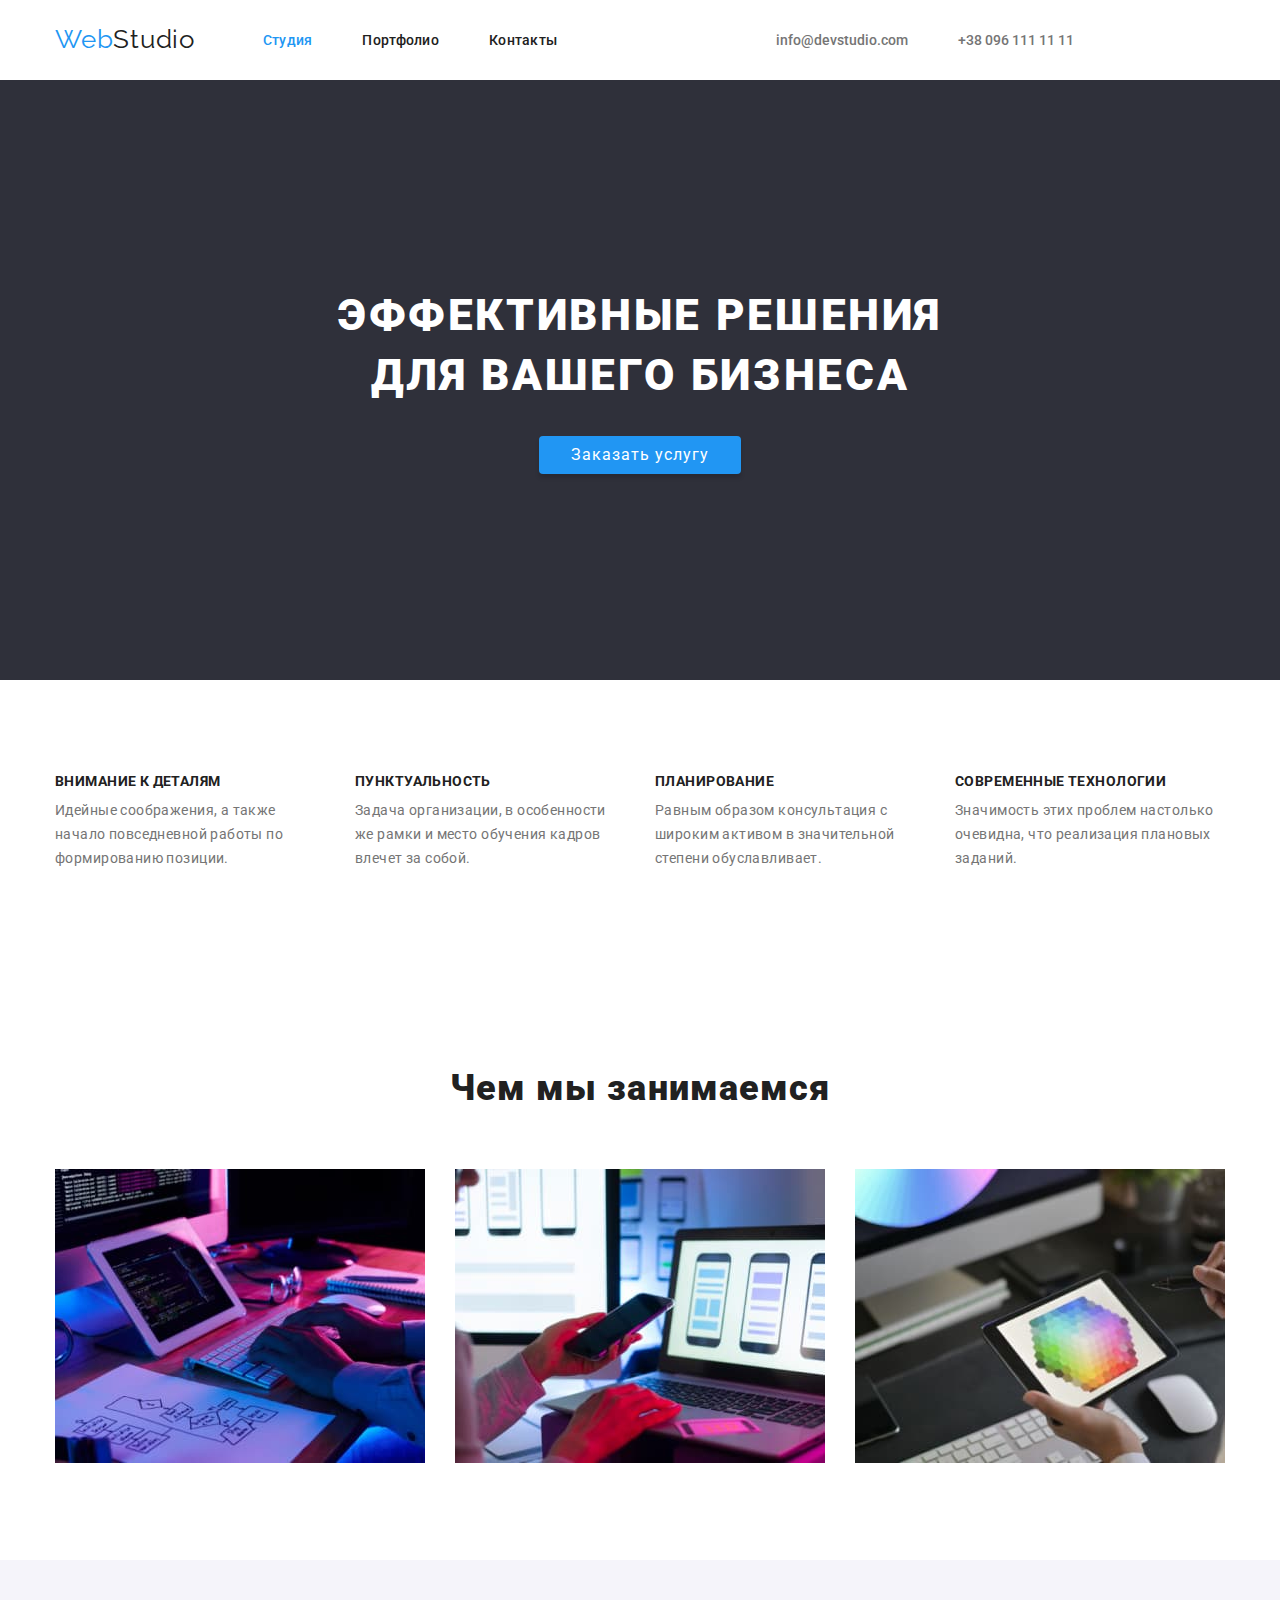
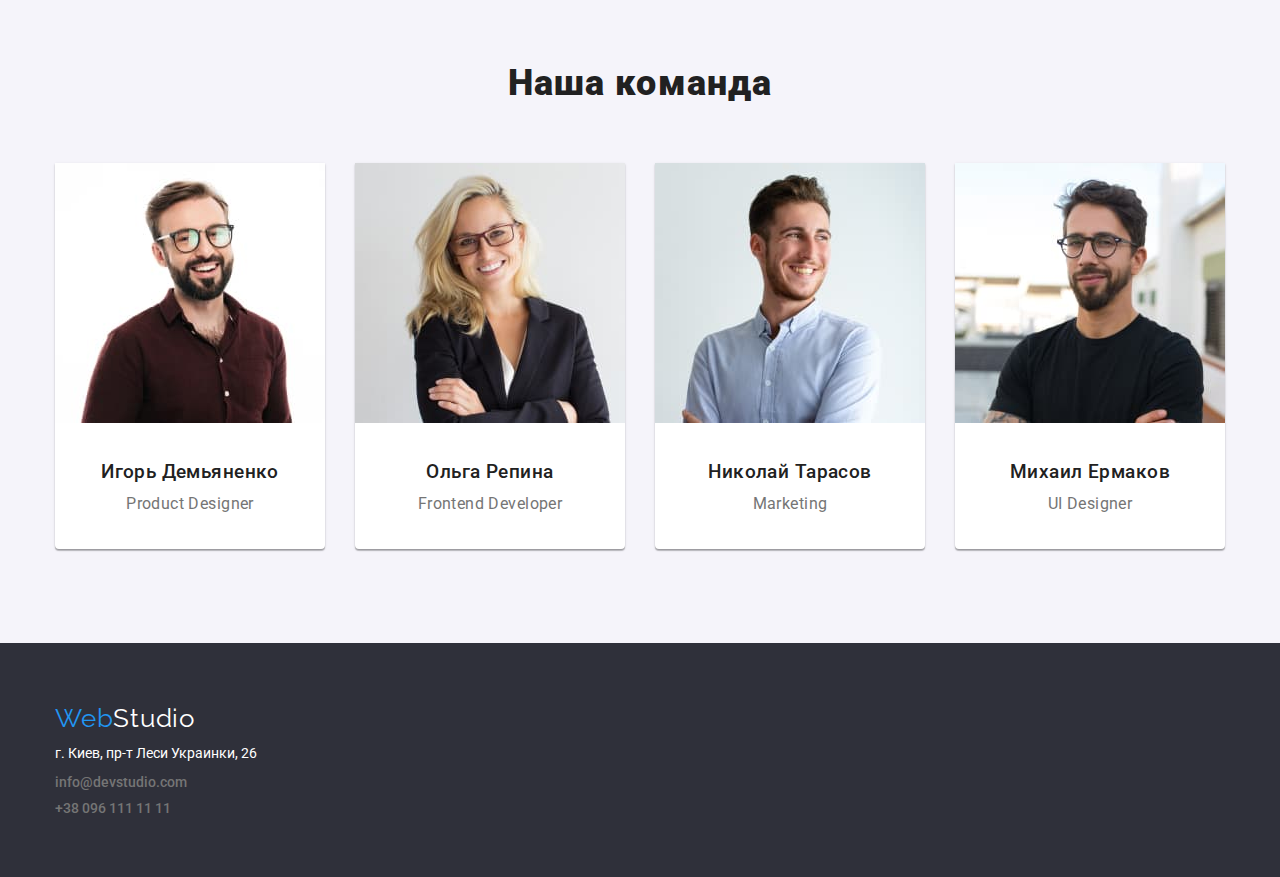
==== index.html @ d4175434 "add styled index.html, global style" ====
<!DOCTYPE html>
<html lang="ru">
  <head>
    <meta charset="UTF-8" />
    <meta http-equiv="X-UA-Compatible" content="IE=edge" />
    <meta name="viewport" content="width=device-width, initial-scale=1.0" />
    <title>Студия</title>
    <link
      href="https://fonts.googleapis.com/css2?family=Raleway:wght@700&family=Roboto:wght@400;500;700;900&display=swap"
      rel="stylesheet"
    />
    <link rel="stylesheet" href="./src/css/modern-normalize.css" />
    <link rel="stylesheet" href="./src/css/style.css" />
  </head>
  <body>
    <header class="header container flex-wrapp">
      <a class="logo" href="#"><span class="logo-span">Web</span>Studio</a>

      <nav class="header-naw">
        <ul class="menu-list flex-wrapp">
          <li class="menu-item">
            <a class="menu-link curren" href="#" title="Студия">Студия</a>
          </li>
          <li class="menu-item">
            <a class="menu-link" href="./portfolio.html" title="Портфолио"
              >Портфолио</a
            >
          </li>
          <li class="menu-item">
            <a class="menu-link" href="#" title="Контакты">Контакты</a>
          </li>
        </ul>
      </nav>
      <ul class="contact-list flex-wrapp">
        <li class="contact-item">
          <a class="contact-item-link" href="mailto:info@devstudio.com"
            >info@devstudio.com</a
          >
        </li>
        <li class="contact-item">
          <a class="contact-item-link" href="tel:+380961111111"
            >+38 096 111 11 11</a
          >
        </li>
      </ul>
    </header>

    <main class="main">
      <section class="section section-preview flex-wrapp">
        <h1 class="section-preview-title">
          Эффективные решения для вашего бизнеса
        </h1>
        <button class="order-service-btn" type="button">Заказать услугу</button>
      </section>

      <section class="section">
        <ul class="info-list container flex-wrapp">
          <li class="info-item">
            <h3 class="info-title">Внимание к деталям</h3>
            <p class="info-description">
              Идейные соображения, а также начало повседневной работы по
              формированию позиции.
            </p>
          </li>
          <li class="info-item">
            <h3 class="info-title">Пунктуальность</h3>
            <p class="info-description">
              Задача организации, в особенности же рамки и место обучения кадров
              влечет за собой.
            </p>
          </li>
          <li class="info-item">
            <h3 class="info-title">Планирование</h3>
            <p class="info-description">
              Равным образом консультация с широким активом в значительной
              степени обуславливает.
            </p>
          </li>
          <li class="info-item">
            <h3 class="info-title">Современные технологии</h3>
            <p class="info-description">
              Значимость этих проблем настолько очевидна, что реализация
              плановых заданий.
            </p>
          </li>
        </ul>
      </section>

      <section class="section">
        <h2 class="section-title">Чем мы занимаемся</h2>
        <ul class="our-work-gallery-list container flex-wrapp">
          <li class="our-work-gallery-item">
            <img
              class="our-work-gallery-img"
              src="./src/images/projects/project-1.jpg"
              alt="project-1"
              width="370"
              height="294"
            />
          </li>
          <li class="our-work-gallery-item">
            <img
              class="our-work-gallery-img"
              src="./src/images/projects/project-2.jpg"
              alt="project-2"
              width="370"
              height="294"
            />
          </li>
          <li class="our-work-gallery-item">
            <img
              class="our-work-gallery-img"
              src="./src/images/projects/project-3.jpg"
              alt="project-3"
              width="370"
              height="294"
            />
          </li>
        </ul>
      </section>

      <section class="section section-team">
        <h2 class="section-title">Наша команда</h2>
        <ul class="our-team-list container flex-wrapp">
          <li class="our-team-item">
            <img
              class="worker-photo"
              src="./src/images/ourTeam/team-1.jpg"
              alt="team-1"
              width="270"
              height="260"
            />
            <div class="team-info-wrapp">
              <h3 class="worker-name">Игорь Демьяненко</h3>
              <p class="employee-position">Product Designer</p>
            </div>
          </li>
          <li class="our-team-item">
            <img
              class="worker-photo"
              src="./src/images/ourTeam/team-2.jpg"
              alt="team-2"
              width="270"
              height="260"
            />
            <div class="team-info-wrapp">
              <h3 class="worker-name">Ольга Репина</h3>
              <p class="employee-position">Frontend Developer</p>
            </div>
          </li>
          <li class="our-team-item">
            <img
              class="worker-photo"
              src="./src/images/ourTeam/team-3.jpg"
              alt="team-3"
              width="270"
              height="260"
            />
            <div class="team-info-wrapp">
              <h3 class="worker-name">Николай Тарасов</h3>
              <p class="employee-position">Marketing</p>
            </div>
          </li>
          <li class="our-team-item">
            <img
              class="worker-photo"
              src="./src/images/ourTeam/team-4.jpg"
              alt="team-4"
              width="270"
              height="260"
            />
            <div class="team-info-wrapp">
              <h3 class="worker-name">Михаил Ермаков</h3>
              <p class="employee-position">UI Designer</p>
            </div>
          </li>
        </ul>
      </section>
    </main>

    <footer class="footer">
      <div class="container">
        <a class="logo logo-white" href="#"
          ><span class="logo-span">Web</span>Studio</a
        >
        <address class="footer-address">
          г. Киев, пр-т Леси Украинки, 26
        </address>
        <ul class="contact-list">
          <li class="contact-item contact-item-footer">
            <a class="contact-item-link" href="mailto:info@devstudio.com"
              >info@devstudio.com</a
            >
          </li>
          <li class="contact-item contact-item-footer">
            <a class="contact-item-link" href="tel:+380961111111"
              >+38 096 111 11 11</a
            >
          </li>
        </ul>
      </div>
    </footer>
  </body>
</html>
---- src/css/style.css ----
:root {
  --primary-text-color: #212121;
  --dark-blue-color: #3f51b5;
  --blue-color: #2196f3;
  --grey-color: #757575;
  --light-grey-color: #f5f4fa;
  --primary-white-color: #ffffff;
  --section-preview-bg-color: #2f303a;
}

body {
  font-size: 14px;
  font-family: 'Roboto', sans-serif;
  color: var(--primary-text-color);
}

a {
  text-decoration: none;
}

p,
h1,
h2,
h3,
h4,
h5,
h6 {
  margin: 0;
}

ul {
  padding: 0;
  margin: 0;
  list-style: none;
}

button {
  font-size: 16px;
  cursor: pointer;
  border: none;
}

.container {
  max-width: 1200px;
  margin: 0 auto;
  padding: 0 15px;
}

.flex-wrapp {
  display: flex;
  flex-wrap: wrap;
}

.header {
  height: 80px;
  justify-content: space-between;
}

.logo {
  font-family: Raleway;
  font-size: 26px;
  line-height: 1.2;
  letter-spacing: 0.03em;
  color: var(--primary-text-color);
}

.logo-white {
  color: var(--primary-white-color);
}

.logo-span {
  color: var(--blue-color);
}

.header,
.section-preview {
  align-items: center;
}

.menu-item,
.contact-item {
  margin-right: 50px;
}

.menu-item:last-child,
.contact-item:last-child {
  margin-right: 0;
}

.menu-link {
  color: var(--primary-text-color);
  font-weight: 500;
  letter-spacing: 0.02em;
}

.menu-link.curren {
  color: var(--blue-color);
}

.contact-list {
  flex-basis: 600px;
  justify-content: center;
}

.menu-link:hover,
.menu-link:focus,
.contact-item-link:hover,
.contact-item-link:focus {
  color: var(--blue-color);
}

.contact-item-link {
  color: var(--grey-color);
  font-weight: 500;
  line-height: 1.2;
}

.section {
  padding: 94px 0;
}

.section-team {
  background-color: var(--light-grey-color);
}

.section-preview {
  width: 100%;
  height: 600px;
  background: var(--section-preview-bg-color);
  text-align: center;
  flex-direction: column;
  justify-content: center;
}

.section-preview-title {
  width: 696px;
  font-weight: 900;
  font-size: 44px;
  line-height: 1.36;
  letter-spacing: 0.06em;
  text-transform: uppercase;
  color: var(--primary-white-color);
}

.order-service-btn {
  background-color: var(--blue-color);
  color: var(--primary-white-color);
  box-shadow: 0px 4px 4px rgba(0, 0, 0, 0.15);
  border-radius: 4px;
  margin-top: 30px;
  padding: 10px 32px;
  letter-spacing: 0.06em;
}

.info-list {
  margin: 0 auto;
}

.info-item,
.our-work-gallery-item,
.our-team-item {
  margin-left: 30px;
  flex-basis: calc((100% - 90px) / 4);
  letter-spacing: 0.03em;
}

.info-item:first-child,
.our-work-gallery-item:first-child,
.our-team-item:first-child {
  margin-left: 0;
}

.info-title {
  font-size: 14px;
  line-height: 1.1;
  text-transform: uppercase;
}

.info-description {
  margin-top: 10px;
  color: var(--grey-color);
  line-height: 1.7;
}

.section-title {
  font-weight: 900;
  font-size: 36px;
  line-height: 1.66;
  letter-spacing: 0.03em;
  text-align: center;
  margin-bottom: 50px;
}

.our-team-item {
  background-color: var(--primary-white-color);
  box-shadow: 0px 1px 3px rgba(0, 0, 0, 0.12), 0px 1px 1px rgba(0, 0, 0, 0.14),
    0px 2px 1px rgba(0, 0, 0, 0.2);
  border-radius: 0px 0px 4px 4px;
}

.team-info-wrapp {
  text-align: center;
  padding: 30px 0;
  font-size: 16px;
  line-height: 1.8;
}

.worker-name {
  font-weight: 500;
}

.employee-position {
  color: var(--grey-color);
}

.filter-button {
  background-color: var(--light-grey-color);
  border-radius: 4px;
  padding: 6px 22px;
}

.filter-button:hover,
.filter-button:focus {
  background-color: var(--blue-color);
  color: var(--primary-white-color);
  box-shadow: 0px 3px 1px rgba(0, 0, 0, 0.1), 0px 1px 2px rgba(0, 0, 0, 0.08),
    0px 2px 2px rgba(0, 0, 0, 0.12);
}

.portfolio-project-name {
  font-weight: bold;
  font-size: 18px;
  line-height: 2;
  color: var(--primary-text-color);
}

.portfolio-project-type {
  font-size: 16px;
  line-height: 1.8;
  color: var(--grey-color);
}

.footer {
  padding: 60px 0;
  background-color: var(--section-preview-bg-color);
}

.footer-address {
  line-height: 1.56;
  font-style: normal;
  color: var(--primary-white-color);
}

.footer-address,
.contact-item-footer {
  padding-top: 9px;
}
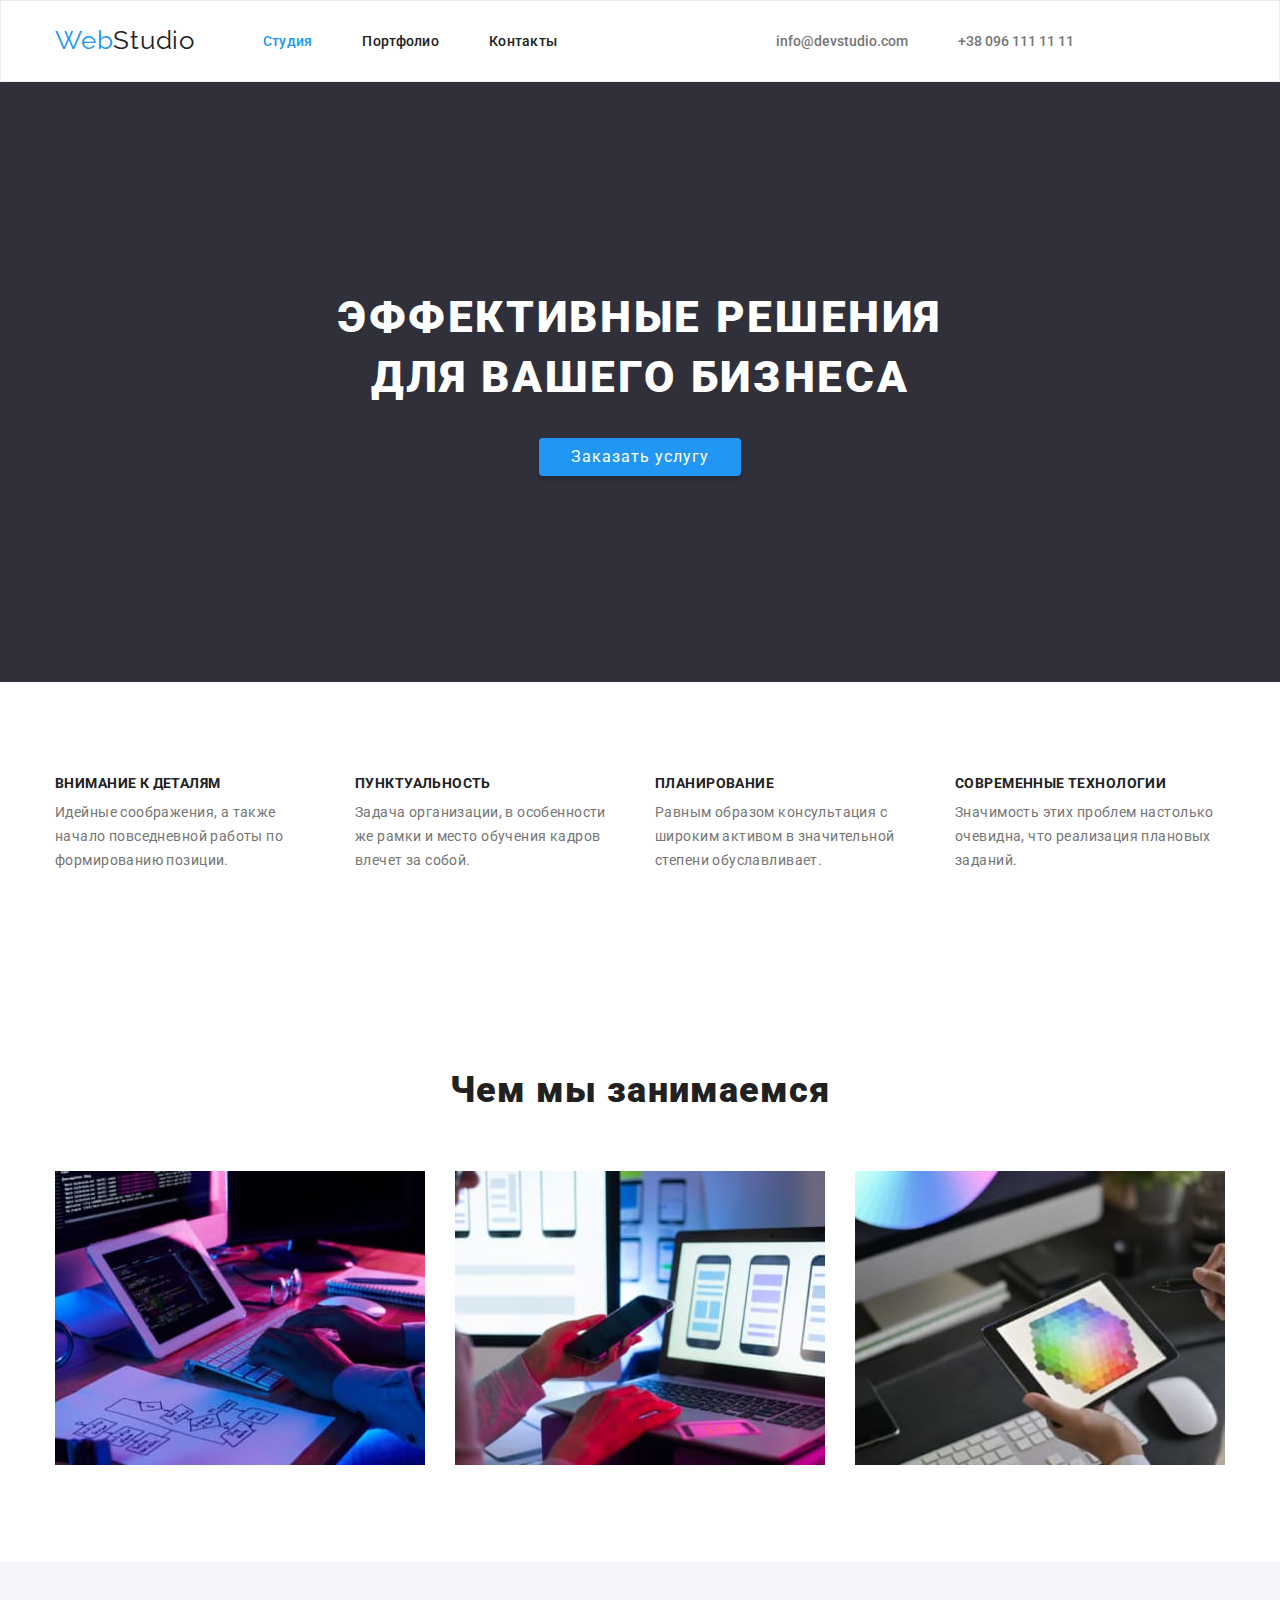
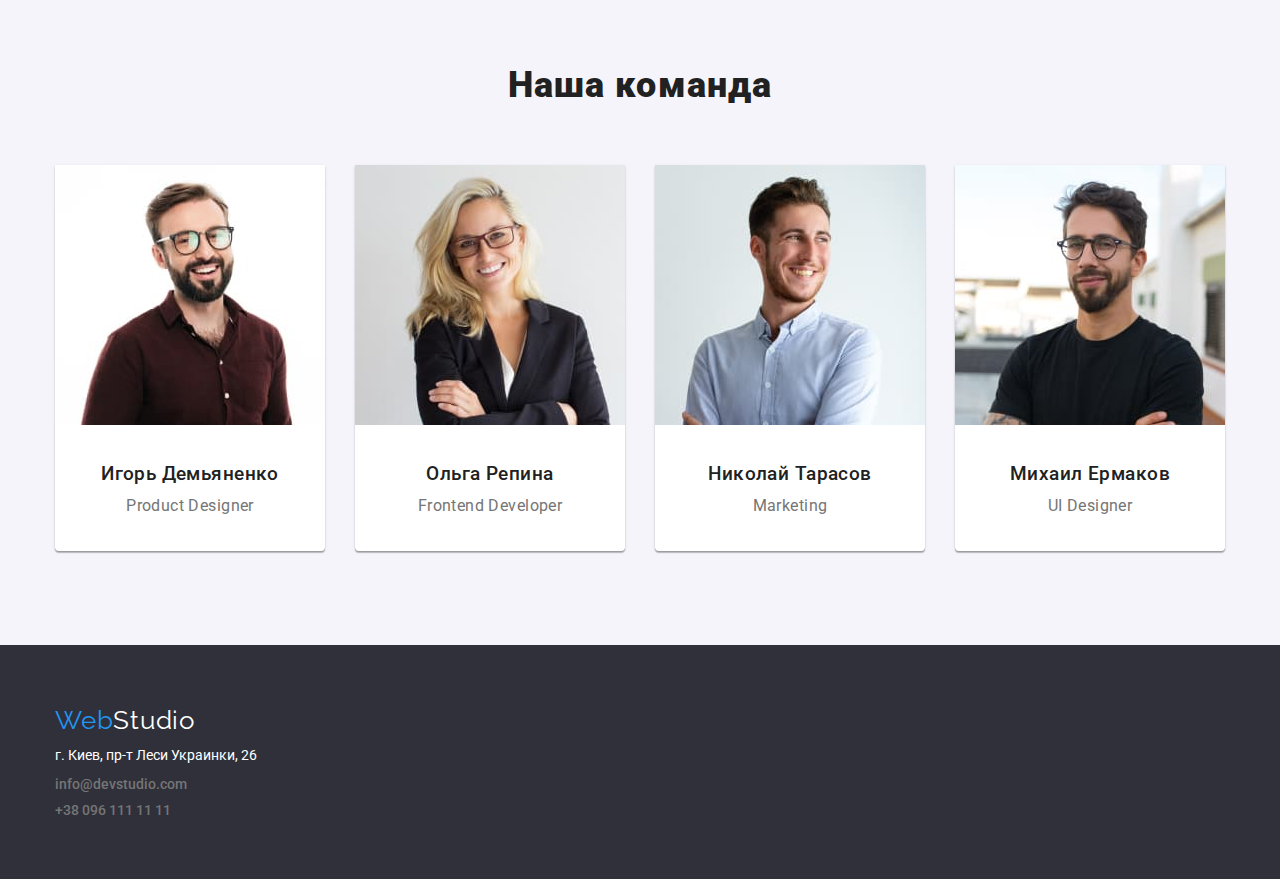
==== commit 82e1867d: "add final project" ====
--- a/index.html
+++ b/index.html
@@ -13,36 +13,38 @@
     <link rel="stylesheet" href="./src/css/style.css" />
   </head>
   <body>
-    <header class="header container flex-wrapp">
-      <a class="logo" href="#"><span class="logo-span">Web</span>Studio</a>
-
-      <nav class="header-naw">
-        <ul class="menu-list flex-wrapp">
-          <li class="menu-item">
-            <a class="menu-link curren" href="#" title="Студия">Студия</a>
-          </li>
-          <li class="menu-item">
-            <a class="menu-link" href="./portfolio.html" title="Портфолио"
-              >Портфолио</a
-            >
-          </li>
-          <li class="menu-item">
-            <a class="menu-link" href="#" title="Контакты">Контакты</a>
-          </li>
-        </ul>
-      </nav>
-      <ul class="contact-list flex-wrapp">
-        <li class="contact-item">
-          <a class="contact-item-link" href="mailto:info@devstudio.com"
-            >info@devstudio.com</a
-          >
-        </li>
-        <li class="contact-item">
-          <a class="contact-item-link" href="tel:+380961111111"
-            >+38 096 111 11 11</a
-          >
-        </li>
-      </ul>
+    <header class="header">
+      <div class="header-content container flex-wrapp">
+        <a class="logo" href="#"><span class="logo-span">Web</span>Studio</a>
+
+        <nav class="header-naw">
+          <ul class="menu-list flex-wrapp">
+            <li class="menu-item">
+              <a class="menu-link curren" href="#" title="Студия">Студия</a>
+            </li>
+            <li class="menu-item">
+              <a class="menu-link" href="./portfolio.html" title="Портфолио"
+                >Портфолио</a
+              >
+            </li>
+            <li class="menu-item">
+              <a class="menu-link" href="#" title="Контакты">Контакты</a>
+            </li>
+          </ul>
+        </nav>
+        <ul class="contact-list flex-wrapp">
+          <li class="contact-item">
+            <a class="contact-item-link" href="mailto:info@devstudio.com"
+              >info@devstudio.com</a
+            >
+          </li>
+          <li class="contact-item">
+            <a class="contact-item-link" href="tel:+380961111111"
+              >+38 096 111 11 11</a
+            >
+          </li>
+        </ul>
+      </div>
     </header>
 
     <main class="main">
--- a/src/css/style.css
+++ b/src/css/style.css
@@ -6,6 +6,11 @@
   --light-grey-color: #f5f4fa;
   --primary-white-color: #ffffff;
   --section-preview-bg-color: #2f303a;
+  --bg-portfolio-project-item: #ffffff;
+  --bg-color-btn-filter: #f5f4fa;
+  --hover-color-btn-filter: #2196f3;
+  --bg-color-footer: #2f303a;
+  --bg-color-section: #f5f4fa;
 }
 
 body {
@@ -52,8 +57,13 @@
 }
 
 .header {
+  border: 1px solid #ececec;
+}
+
+.header-content {
   height: 80px;
   justify-content: space-between;
+  align-items: center;
 }
 
 .logo {
@@ -120,7 +130,7 @@
 }
 
 .section-team {
-  background-color: var(--light-grey-color);
+  background-color: var(--bg-color-section);
 }
 
 .section-preview {
@@ -158,7 +168,8 @@
 
 .info-item,
 .our-work-gallery-item,
-.our-team-item {
+.our-team-item,
+.portfolio-project-item {
   margin-left: 30px;
   flex-basis: calc((100% - 90px) / 4);
   letter-spacing: 0.03em;
@@ -166,8 +177,23 @@
 
 .info-item:first-child,
 .our-work-gallery-item:first-child,
-.our-team-item:first-child {
+.our-team-item:first-child,
+.filter-button-item:first-child {
   margin-left: 0;
+}
+
+.portfolio-project-item {
+  margin-bottom: 30px;
+  background-color: var(--bg-portfolio-project-item);
+  outline: 1px solid #eeeeee;
+}
+
+.portfolio-project-item:nth-child(3n + 1) {
+  margin-left: 0;
+}
+
+.portfolio-project-item:nth-last-child(-n + 3) {
+  margin-bottom: 0;
 }
 
 .info-title {
@@ -213,18 +239,12 @@
   color: var(--grey-color);
 }
 
-.filter-button {
-  background-color: var(--light-grey-color);
-  border-radius: 4px;
-  padding: 6px 22px;
-}
-
-.filter-button:hover,
-.filter-button:focus {
-  background-color: var(--blue-color);
-  color: var(--primary-white-color);
-  box-shadow: 0px 3px 1px rgba(0, 0, 0, 0.1), 0px 1px 2px rgba(0, 0, 0, 0.08),
-    0px 2px 2px rgba(0, 0, 0, 0.12);
+.portfolio-project-list {
+  padding-top: 50px;
+}
+
+.portfolio-project-info {
+  padding: 20px 24px;
 }
 
 .portfolio-project-name {
@@ -240,9 +260,32 @@
   color: var(--grey-color);
 }
 
+.filter-button-list {
+  justify-content: center;
+}
+
+.filter-button-item {
+  margin-left: 30px;
+}
+
+.filter-button {
+  background-color: var(--bg-color-btn-filter);
+  border-radius: 4px;
+  padding: 6px 22px;
+  font-weight: 500;
+}
+
+.filter-button:hover,
+.filter-button:focus {
+  background-color: var(--hover-color-btn-filter);
+  color: var(--primary-white-color);
+  box-shadow: 0px 3px 1px rgba(0, 0, 0, 0.1), 0px 1px 2px rgba(0, 0, 0, 0.08),
+    0px 2px 2px rgba(0, 0, 0, 0.12);
+}
+
 .footer {
   padding: 60px 0;
-  background-color: var(--section-preview-bg-color);
+  background-color: var(--bg-color-footer);
 }
 
 .footer-address {
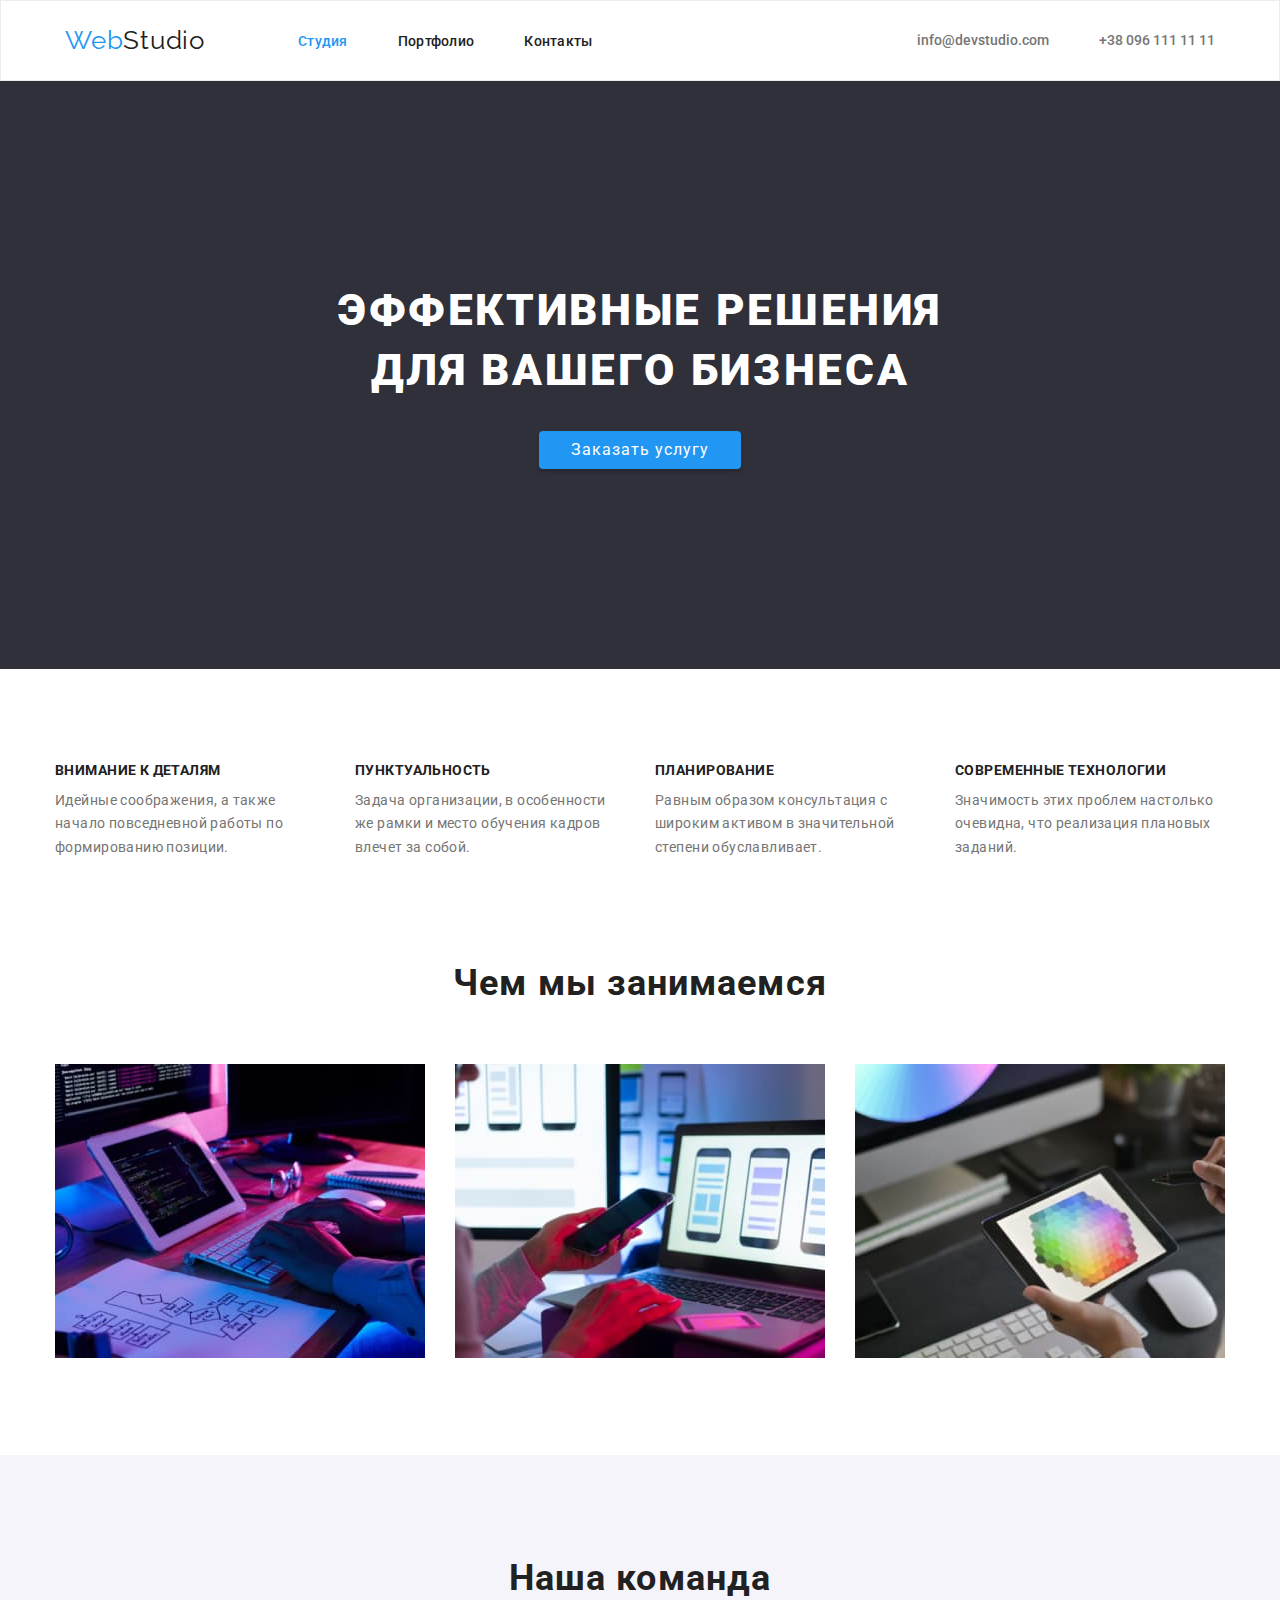
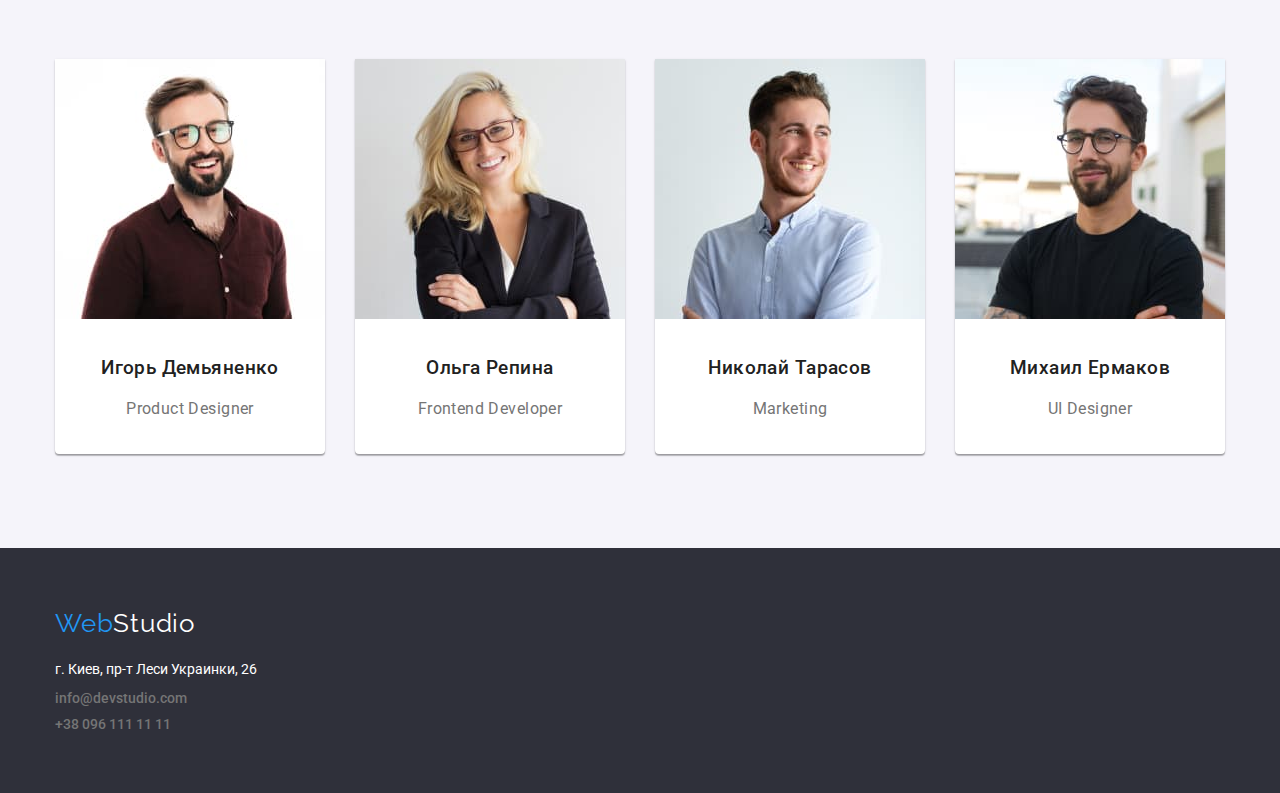
==== commit 141f6933: "fixed styles" ====
--- a/index.html
+++ b/index.html
@@ -55,7 +55,7 @@
         <button class="order-service-btn" type="button">Заказать услугу</button>
       </section>
 
-      <section class="section">
+      <section class="sectio-peculiarities section">
         <ul class="info-list container flex-wrapp">
           <li class="info-item">
             <h3 class="info-title">Внимание к деталям</h3>
@@ -189,12 +189,12 @@
           г. Киев, пр-т Леси Украинки, 26
         </address>
         <ul class="contact-list">
-          <li class="contact-item contact-item-footer">
+          <li class="contact-item-footer">
             <a class="contact-item-link" href="mailto:info@devstudio.com"
               >info@devstudio.com</a
             >
           </li>
-          <li class="contact-item contact-item-footer">
+          <li class="contact-item-footer">
             <a class="contact-item-link" href="tel:+380961111111"
               >+38 096 111 11 11</a
             >
--- a/src/css/style.css
+++ b/src/css/style.css
@@ -61,7 +61,7 @@
 }
 
 .header-content {
-  height: 80px;
+  padding: 24px 25px;
   justify-content: space-between;
   align-items: center;
 }
@@ -87,6 +87,10 @@
   align-items: center;
 }
 
+.menu-list {
+  margin-left: 93px;
+}
+
 .menu-item,
 .contact-item {
   margin-right: 50px;
@@ -108,8 +112,7 @@
 }
 
 .contact-list {
-  flex-basis: 600px;
-  justify-content: center;
+  margin-left: auto;
 }
 
 .menu-link:hover,
@@ -134,12 +137,10 @@
 }
 
 .section-preview {
-  width: 100%;
-  height: 600px;
+  padding: 200px 0;
   background: var(--section-preview-bg-color);
   text-align: center;
   flex-direction: column;
-  justify-content: center;
 }
 
 .section-preview-title {
@@ -162,6 +163,10 @@
   letter-spacing: 0.06em;
 }
 
+.sectio-peculiarities {
+  padding-bottom: 0;
+}
+
 .info-list {
   margin: 0 auto;
 }
@@ -185,7 +190,6 @@
 .portfolio-project-item {
   margin-bottom: 30px;
   background-color: var(--bg-portfolio-project-item);
-  outline: 1px solid #eeeeee;
 }
 
 .portfolio-project-item:nth-child(3n + 1) {
@@ -209,7 +213,7 @@
 }
 
 .section-title {
-  font-weight: 900;
+  font-weight: 700;
   font-size: 36px;
   line-height: 1.66;
   letter-spacing: 0.03em;
@@ -233,6 +237,7 @@
 
 .worker-name {
   font-weight: 500;
+  margin-bottom: 10px;
 }
 
 .employee-position {
@@ -240,11 +245,13 @@
 }
 
 .portfolio-project-list {
-  padding-top: 50px;
+  margin-top: 50px;
 }
 
 .portfolio-project-info {
   padding: 20px 24px;
+  border: 1px solid #eeeeee;
+  border-top: none;
 }
 
 .portfolio-project-name {
@@ -252,6 +259,7 @@
   font-size: 18px;
   line-height: 2;
   color: var(--primary-text-color);
+  margin-bottom: 4px;
 }
 
 .portfolio-project-type {
@@ -265,7 +273,7 @@
 }
 
 .filter-button-item {
-  margin-left: 30px;
+  margin-left: 8px;
 }
 
 .filter-button {
@@ -273,6 +281,7 @@
   border-radius: 4px;
   padding: 6px 22px;
   font-weight: 500;
+  line-height: 1.5;
 }
 
 .filter-button:hover,
@@ -292,9 +301,9 @@
   line-height: 1.56;
   font-style: normal;
   color: var(--primary-white-color);
-}
-
-.footer-address,
+  margin-top: 20px;
+}
+
 .contact-item-footer {
-  padding-top: 9px;
-}
+  margin-top: 9px;
+}
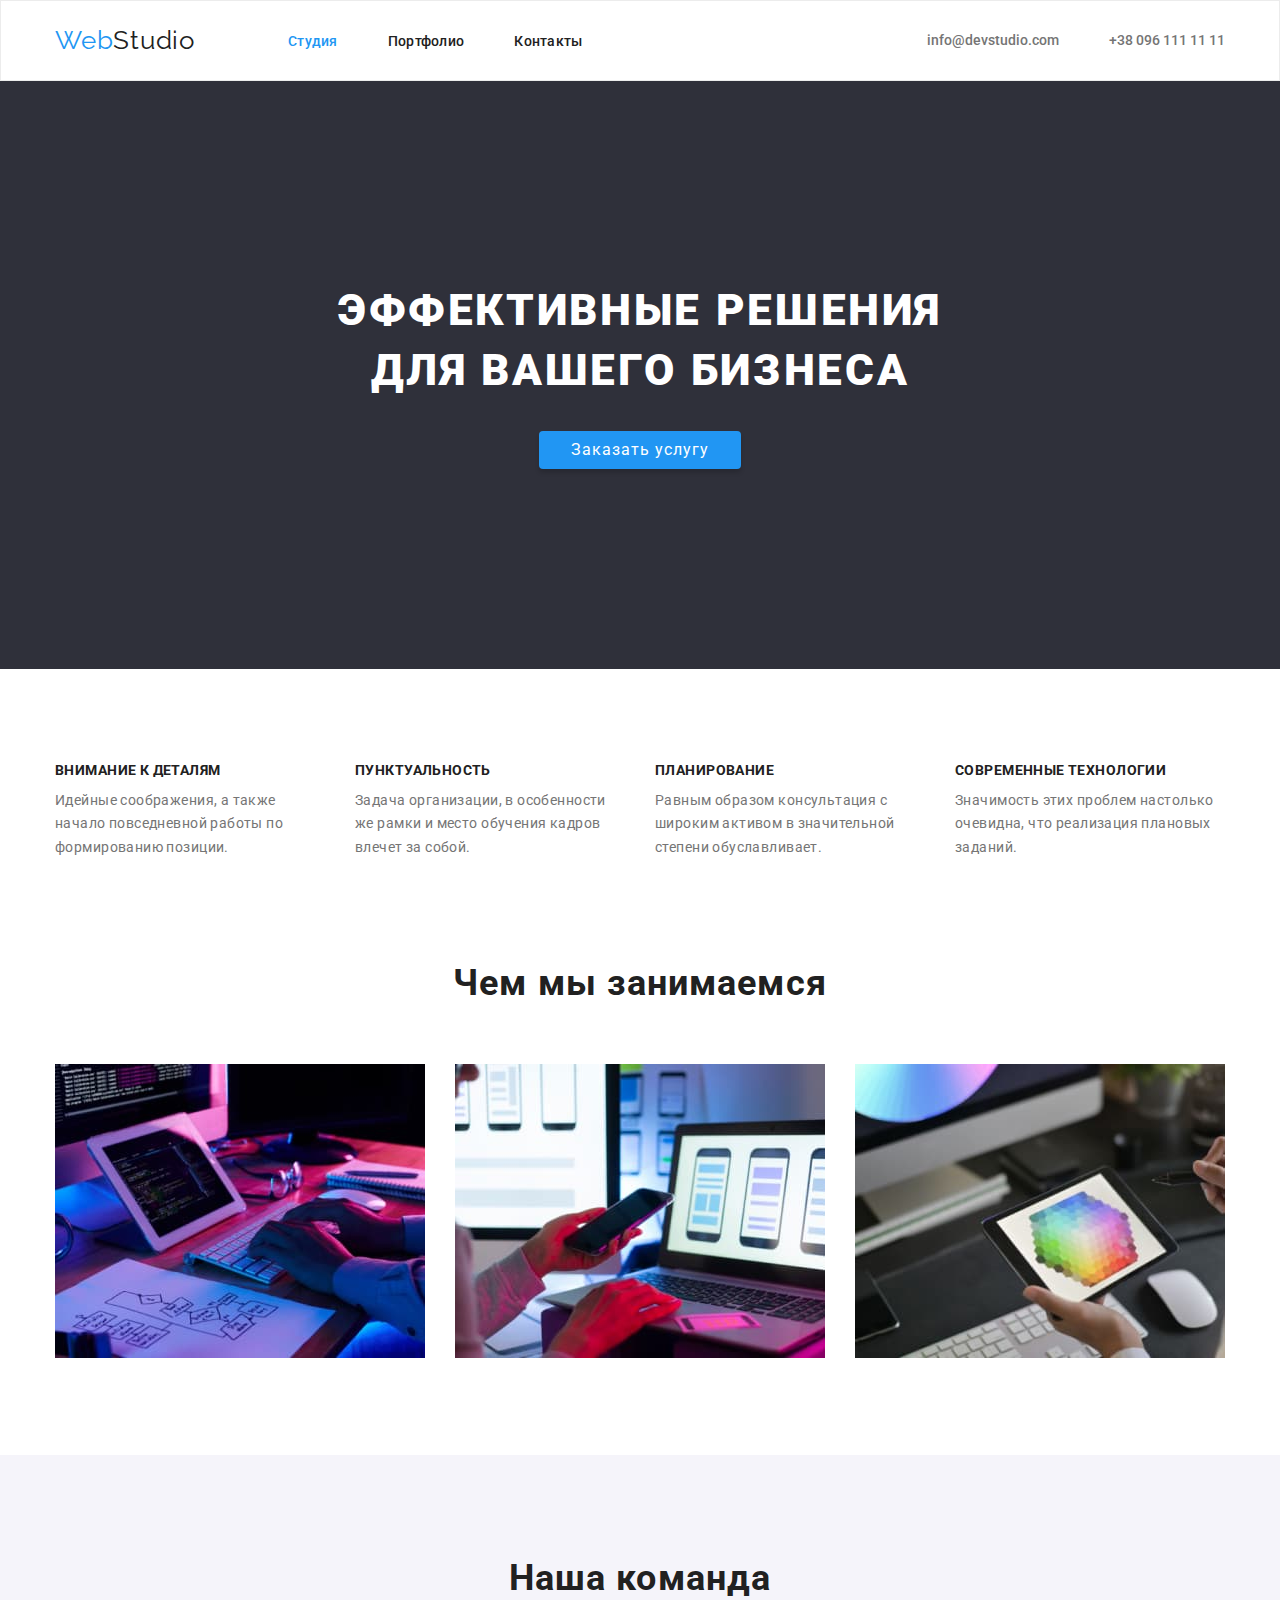
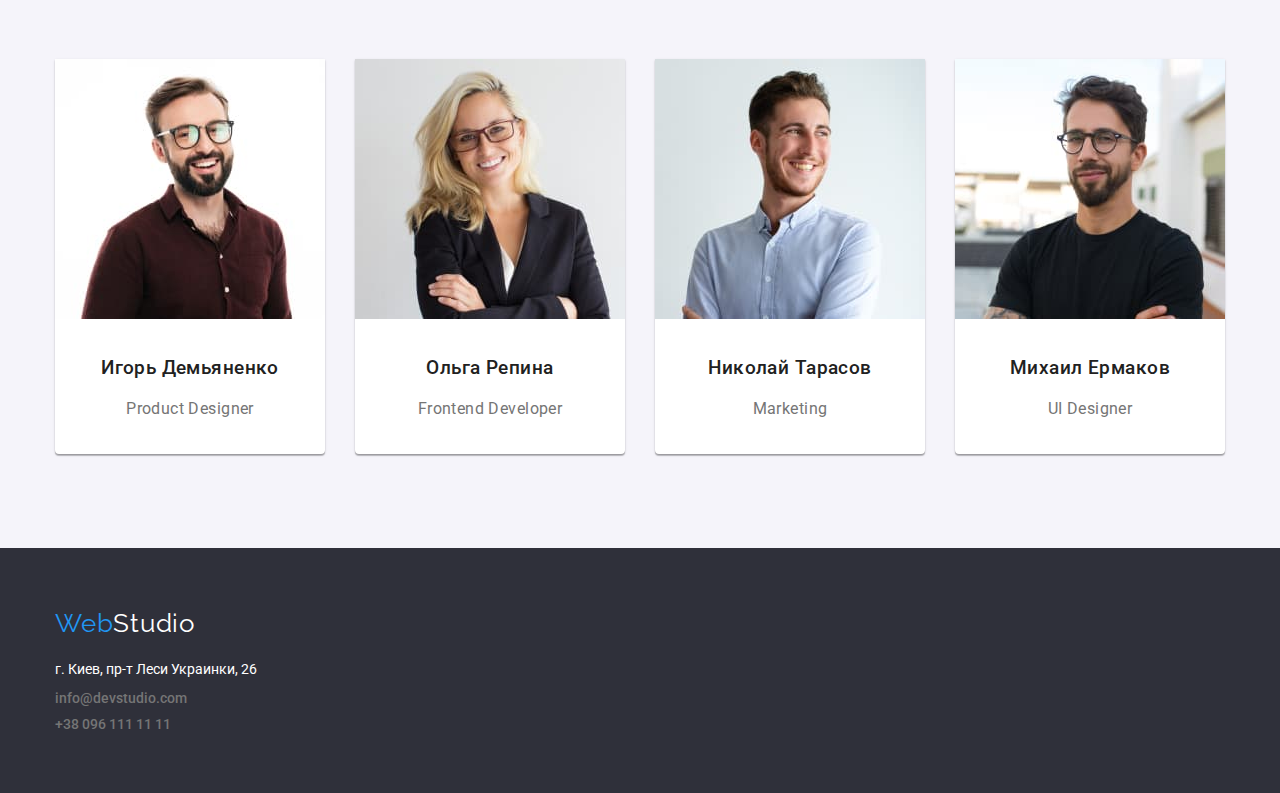
==== commit 40397d68: "add container for section" ====
--- a/index.html
+++ b/index.html
@@ -56,127 +56,133 @@
       </section>
 
       <section class="sectio-peculiarities section">
-        <ul class="info-list container flex-wrapp">
-          <li class="info-item">
-            <h3 class="info-title">Внимание к деталям</h3>
-            <p class="info-description">
-              Идейные соображения, а также начало повседневной работы по
-              формированию позиции.
-            </p>
-          </li>
-          <li class="info-item">
-            <h3 class="info-title">Пунктуальность</h3>
-            <p class="info-description">
-              Задача организации, в особенности же рамки и место обучения кадров
-              влечет за собой.
-            </p>
-          </li>
-          <li class="info-item">
-            <h3 class="info-title">Планирование</h3>
-            <p class="info-description">
-              Равным образом консультация с широким активом в значительной
-              степени обуславливает.
-            </p>
-          </li>
-          <li class="info-item">
-            <h3 class="info-title">Современные технологии</h3>
-            <p class="info-description">
-              Значимость этих проблем настолько очевидна, что реализация
-              плановых заданий.
-            </p>
-          </li>
-        </ul>
+        <div class="container">
+          <ul class="info-list flex-wrapp">
+            <li class="info-item">
+              <h3 class="info-title">Внимание к деталям</h3>
+              <p class="info-description">
+                Идейные соображения, а также начало повседневной работы по
+                формированию позиции.
+              </p>
+            </li>
+            <li class="info-item">
+              <h3 class="info-title">Пунктуальность</h3>
+              <p class="info-description">
+                Задача организации, в особенности же рамки и место обучения
+                кадров влечет за собой.
+              </p>
+            </li>
+            <li class="info-item">
+              <h3 class="info-title">Планирование</h3>
+              <p class="info-description">
+                Равным образом консультация с широким активом в значительной
+                степени обуславливает.
+              </p>
+            </li>
+            <li class="info-item">
+              <h3 class="info-title">Современные технологии</h3>
+              <p class="info-description">
+                Значимость этих проблем настолько очевидна, что реализация
+                плановых заданий.
+              </p>
+            </li>
+          </ul>
+        </div>
       </section>
 
       <section class="section">
-        <h2 class="section-title">Чем мы занимаемся</h2>
-        <ul class="our-work-gallery-list container flex-wrapp">
-          <li class="our-work-gallery-item">
-            <img
-              class="our-work-gallery-img"
-              src="./src/images/projects/project-1.jpg"
-              alt="project-1"
-              width="370"
-              height="294"
-            />
-          </li>
-          <li class="our-work-gallery-item">
-            <img
-              class="our-work-gallery-img"
-              src="./src/images/projects/project-2.jpg"
-              alt="project-2"
-              width="370"
-              height="294"
-            />
-          </li>
-          <li class="our-work-gallery-item">
-            <img
-              class="our-work-gallery-img"
-              src="./src/images/projects/project-3.jpg"
-              alt="project-3"
-              width="370"
-              height="294"
-            />
-          </li>
-        </ul>
+        <div class="container">
+          <h2 class="section-title">Чем мы занимаемся</h2>
+          <ul class="our-work-gallery-list flex-wrapp">
+            <li class="our-work-gallery-item">
+              <img
+                class="our-work-gallery-img"
+                src="./src/images/projects/project-1.jpg"
+                alt="project-1"
+                width="370"
+                height="294"
+              />
+            </li>
+            <li class="our-work-gallery-item">
+              <img
+                class="our-work-gallery-img"
+                src="./src/images/projects/project-2.jpg"
+                alt="project-2"
+                width="370"
+                height="294"
+              />
+            </li>
+            <li class="our-work-gallery-item">
+              <img
+                class="our-work-gallery-img"
+                src="./src/images/projects/project-3.jpg"
+                alt="project-3"
+                width="370"
+                height="294"
+              />
+            </li>
+          </ul>
+        </div>
       </section>
 
       <section class="section section-team">
-        <h2 class="section-title">Наша команда</h2>
-        <ul class="our-team-list container flex-wrapp">
-          <li class="our-team-item">
-            <img
-              class="worker-photo"
-              src="./src/images/ourTeam/team-1.jpg"
-              alt="team-1"
-              width="270"
-              height="260"
-            />
-            <div class="team-info-wrapp">
-              <h3 class="worker-name">Игорь Демьяненко</h3>
-              <p class="employee-position">Product Designer</p>
-            </div>
-          </li>
-          <li class="our-team-item">
-            <img
-              class="worker-photo"
-              src="./src/images/ourTeam/team-2.jpg"
-              alt="team-2"
-              width="270"
-              height="260"
-            />
-            <div class="team-info-wrapp">
-              <h3 class="worker-name">Ольга Репина</h3>
-              <p class="employee-position">Frontend Developer</p>
-            </div>
-          </li>
-          <li class="our-team-item">
-            <img
-              class="worker-photo"
-              src="./src/images/ourTeam/team-3.jpg"
-              alt="team-3"
-              width="270"
-              height="260"
-            />
-            <div class="team-info-wrapp">
-              <h3 class="worker-name">Николай Тарасов</h3>
-              <p class="employee-position">Marketing</p>
-            </div>
-          </li>
-          <li class="our-team-item">
-            <img
-              class="worker-photo"
-              src="./src/images/ourTeam/team-4.jpg"
-              alt="team-4"
-              width="270"
-              height="260"
-            />
-            <div class="team-info-wrapp">
-              <h3 class="worker-name">Михаил Ермаков</h3>
-              <p class="employee-position">UI Designer</p>
-            </div>
-          </li>
-        </ul>
+        <div class="container">
+          <h2 class="section-title">Наша команда</h2>
+          <ul class="our-team-list flex-wrapp">
+            <li class="our-team-item">
+              <img
+                class="worker-photo"
+                src="./src/images/ourTeam/team-1.jpg"
+                alt="team-1"
+                width="270"
+                height="260"
+              />
+              <div class="team-info-wrapp">
+                <h3 class="worker-name">Игорь Демьяненко</h3>
+                <p class="employee-position">Product Designer</p>
+              </div>
+            </li>
+            <li class="our-team-item">
+              <img
+                class="worker-photo"
+                src="./src/images/ourTeam/team-2.jpg"
+                alt="team-2"
+                width="270"
+                height="260"
+              />
+              <div class="team-info-wrapp">
+                <h3 class="worker-name">Ольга Репина</h3>
+                <p class="employee-position">Frontend Developer</p>
+              </div>
+            </li>
+            <li class="our-team-item">
+              <img
+                class="worker-photo"
+                src="./src/images/ourTeam/team-3.jpg"
+                alt="team-3"
+                width="270"
+                height="260"
+              />
+              <div class="team-info-wrapp">
+                <h3 class="worker-name">Николай Тарасов</h3>
+                <p class="employee-position">Marketing</p>
+              </div>
+            </li>
+            <li class="our-team-item">
+              <img
+                class="worker-photo"
+                src="./src/images/ourTeam/team-4.jpg"
+                alt="team-4"
+                width="270"
+                height="260"
+              />
+              <div class="team-info-wrapp">
+                <h3 class="worker-name">Михаил Ермаков</h3>
+                <p class="employee-position">UI Designer</p>
+              </div>
+            </li>
+          </ul>
+        </div>
       </section>
     </main>
 
--- a/src/css/style.css
+++ b/src/css/style.css
@@ -57,11 +57,11 @@
 }
 
 .header {
+  padding: 24px 0;
   border: 1px solid #ececec;
 }
 
 .header-content {
-  padding: 24px 25px;
   justify-content: space-between;
   align-items: center;
 }
